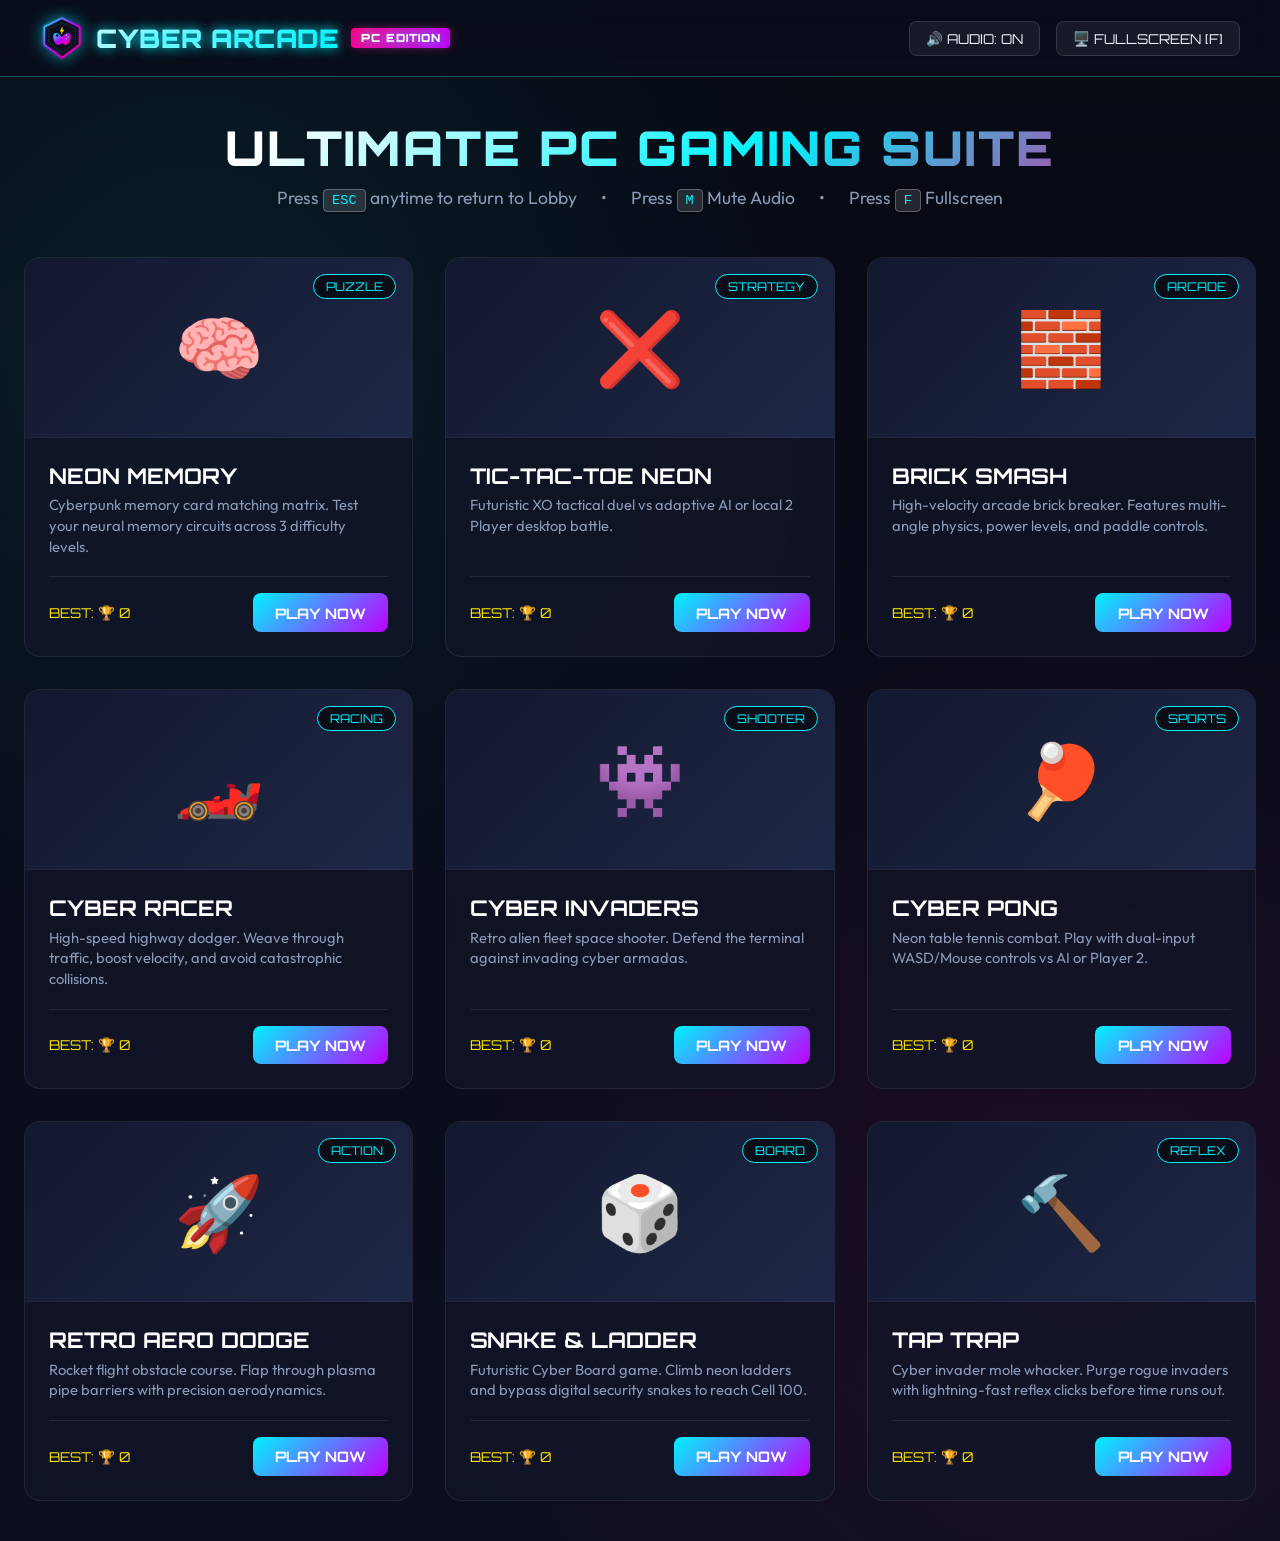
==== index.html @ 055d2190 "Initial commit" ====
<!DOCTYPE html>
<html lang="en">
<head>
    <meta charset="UTF-8">
    <meta name="viewport" content="width=device-width, initial-scale=1.0">
    <title>CYBER ARCADE PC - 9 Retro Games in One Portal</title>
    <meta name="description" content="Ultimate PC Desktop Gaming Arcade Portal featuring 9 retro and cyberpunk mini games with keyboard & mouse controls, audio synthesis, and high scores.">
    <link rel="stylesheet" href="style.css">
</head>
<body>
    <!-- Arcade Header -->
    <header class="arcade-header">
        <div class="brand-logo">
            <svg class="header-logo-icon" viewBox="0 0 100 100" xmlns="http://www.w3.org/2000/svg">
                <defs>
                    <linearGradient id="logo-grad" x1="0%" y1="0%" x2="100%" y2="100%">
                        <stop offset="0%" stop-color="#00f3ff" />
                        <stop offset="50%" stop-color="#bf00ff" />
                        <stop offset="100%" stop-color="#ff007f" />
                    </linearGradient>
                    <filter id="logo-glow" x="-20%" y="-20%" width="140%" height="140%">
                        <feGaussianBlur stdDeviation="3" result="blur" />
                        <feComposite in="SourceGraphic" in2="blur" operator="over" />
                    </filter>
                </defs>
                <!-- Shield Contour -->
                <polygon points="50,5 90,25 90,65 50,95 10,65 10,25" fill="rgba(10, 13, 28, 0.9)" stroke="url(#logo-grad)" stroke-width="4" filter="url(#logo-glow)" />
                <!-- Inner Hex Pattern / Accent -->
                <polygon points="50,15 80,30 80,60 50,83 20,60 20,30" fill="none" stroke="rgba(0, 243, 255, 0.3)" stroke-width="1.5" stroke-dasharray="4 2" />
                <!-- Cyber Gamepad Icon -->
                <path d="M30 46 C30 38, 38 36, 44 42 L50 48 L56 42 C62 36, 70 38, 70 46 C70 56, 64 66, 58 66 C55 66, 53 62, 50 62 C47 62, 45 66, 42 66 C36 66, 30 56, 30 46 Z" fill="url(#logo-grad)" />
                <!-- D-Pad -->
                <path d="M37 44 H41 M39 42 V46" stroke="#070913" stroke-width="2.5" stroke-linecap="round" />
                <!-- Buttons -->
                <circle cx="60" cy="44" r="1.5" fill="#ffe600" />
                <circle cx="64" cy="48" r="1.5" fill="#39ff14" />
                <circle cx="56" cy="48" r="1.5" fill="#ff007f" />
                <circle cx="60" cy="52" r="1.5" fill="#00f3ff" />
                <!-- Lightning Center Bolt -->
                <polygon points="51,24 45,35 49,35 47,43 55,31 51,31" fill="#ffe600" />
            </svg>
            <span class="brand-name">CYBER ARCADE</span>
            <span class="brand-badge">PC EDITION</span>
        </div>
        <div class="header-controls">
            <button class="icon-btn" id="btn-toggle-audio">🔊 AUDIO: ON</button>
            <button class="icon-btn" id="btn-toggle-fs">🖥️ FULLSCREEN [F]</button>
        </div>
    </header>

    <!-- Lobby Content -->
    <main class="lobby-container">
        <section class="hero-section">
            <h1 class="hero-title">ULTIMATE PC GAMING SUITE</h1>
            <p class="hero-subtitle">
                <span>Press <kbd>ESC</kbd> anytime to return to Lobby</span>
                <span>•</span>
                <span>Press <kbd>M</kbd> Mute Audio</span>
                <span>•</span>
                <span>Press <kbd>F</kbd> Fullscreen</span>
            </p>
        </section>

        <!-- Game Selector Grid -->
        <section class="game-grid" id="arcade-game-grid"></section>
    </main>

    <!-- Active Game Viewport Overlay -->
    <div class="game-viewport-overlay hidden" id="game-viewport-overlay">
        <div class="game-top-bar">
            <h2 class="active-game-title" id="active-game-title">GAME TITLE</h2>
            <div class="header-controls">
                <button class="icon-btn" id="btn-exit-game">🔙 BACK TO LOBBY [ESC]</button>
            </div>
        </div>
        <div class="game-stage" id="game-stage"></div>
    </div>

    <!-- Scripts -->
    <script src="js/audio.js"></script>
    <script src="js/games/neon-memory.js"></script>
    <script src="js/games/tictactoe.js"></script>
    <script src="js/games/brick-smash.js"></script>
    <script src="js/games/cyber-racer.js"></script>
    <script src="js/games/cyber-invaders.js"></script>
    <script src="js/games/cyber-pong.js"></script>
    <script src="js/games/retro-aero.js"></script>
    <script src="js/games/snake-ladder.js"></script>
    <script src="js/games/tap-trap.js"></script>
    <script src="script.js"></script>
</body>
</html>
---- style.css ----
/* Modern PC Cyber Arcade Styling */
@import url('https://fonts.googleapis.com/css2?family=Orbitron:wght@500;700;900&family=Outfit:wght@300;400;600;700&display=swap');

:root {
    --bg-dark: #070913;
    --bg-card: rgba(18, 22, 41, 0.75);
    --bg-card-hover: rgba(28, 34, 64, 0.9);
    --accent-cyan: #00f3ff;
    --accent-pink: #ff007f;
    --accent-yellow: #ffe600;
    --accent-green: #39ff14;
    --accent-purple: #bf00ff;
    --text-main: #f0f4ff;
    --text-muted: #8a99b5;
    --border-glow: rgba(0, 243, 255, 0.3);
    --font-heading: 'Orbitron', sans-serif;
    --font-body: 'Outfit', sans-serif;
}

* {
    box-sizing: border-box;
    margin: 0;
    padding: 0;
    user-select: none;
}

body {
    background-color: var(--bg-dark);
    background-image: 
        radial-gradient(circle at 15% 20%, rgba(0, 243, 255, 0.08) 0%, transparent 40%),
        radial-gradient(circle at 85% 80%, rgba(255, 0, 127, 0.08) 0%, transparent 40%),
        linear-gradient(to bottom, #070913 0%, #0c0f20 100%);
    color: var(--text-main);
    font-family: var(--font-body);
    min-height: 100vh;
    overflow-x: hidden;
}

/* Scrollbar */
::-webkit-scrollbar {
    width: 8px;
}
::-webkit-scrollbar-track {
    background: #070913;
}
::-webkit-scrollbar-thumb {
    background: var(--accent-purple);
    border-radius: 4px;
}

/* Header Navbar */
.arcade-header {
    display: flex;
    justify-content: space-between;
    align-items: center;
    padding: 1rem 2.5rem;
    background: rgba(10, 13, 28, 0.85);
    backdrop-filter: blur(16px);
    border-bottom: 1px solid var(--border-glow);
    position: sticky;
    top: 0;
    z-index: 100;
}

.brand-logo {
    display: flex;
    align-items: center;
    gap: 0.75rem;
    font-family: var(--font-heading);
    font-size: 1.6rem;
    font-weight: 900;
    color: #fff;
    text-shadow: 0 0 12px var(--accent-cyan);
    cursor: pointer;
}

.header-logo-icon {
    width: 44px;
    height: 44px;
    filter: drop-shadow(0 0 8px rgba(0, 243, 255, 0.6));
    transition: transform 0.3s cubic-bezier(0.34, 1.56, 0.64, 1), filter 0.3s ease;
    animation: logoPulse 4s infinite alternate ease-in-out;
}

.brand-logo:hover .header-logo-icon {
    transform: scale(1.12) rotate(-5deg);
    filter: drop-shadow(0 0 16px rgba(255, 0, 127, 0.8));
}

@keyframes logoPulse {
    0% {
        filter: drop-shadow(0 0 6px rgba(0, 243, 255, 0.5));
    }
    50% {
        filter: drop-shadow(0 0 14px rgba(191, 0, 255, 0.8));
    }
    100% {
        filter: drop-shadow(0 0 8px rgba(255, 0, 127, 0.6));
    }
}

.brand-name {
    letter-spacing: 0.5px;
    background: linear-gradient(135deg, #ffffff 0%, var(--accent-cyan) 100%);
    -webkit-background-clip: text;
    -webkit-text-fill-color: transparent;
}

.brand-badge {
    font-size: 0.7rem;
    padding: 0.2rem 0.6rem;
    background: linear-gradient(135deg, var(--accent-pink), var(--accent-purple));
    border-radius: 4px;
    letter-spacing: 1px;
    box-shadow: 0 0 10px rgba(255, 0, 127, 0.4);
}

.header-controls {
    display: flex;
    align-items: center;
    gap: 1rem;
}

.icon-btn {
    background: rgba(255, 255, 255, 0.06);
    border: 1px solid rgba(255, 255, 255, 0.12);
    color: var(--text-main);
    padding: 0.5rem 1rem;
    border-radius: 8px;
    cursor: pointer;
    font-family: var(--font-heading);
    font-size: 0.85rem;
    transition: all 0.2s ease;
    display: flex;
    align-items: center;
    gap: 0.5rem;
}

.icon-btn:hover {
    background: var(--accent-cyan);
    color: #000;
    border-color: var(--accent-cyan);
    box-shadow: 0 0 15px var(--accent-cyan);
}

/* Lobby Container */
.lobby-container {
    max-width: 1300px;
    margin: 0 auto;
    padding: 2.5rem 1.5rem;
}

.hero-section {
    text-align: center;
    margin-bottom: 3rem;
}

.hero-title {
    font-family: var(--font-heading);
    font-size: 3rem;
    font-weight: 900;
    background: linear-gradient(135deg, #ffffff 20%, var(--accent-cyan) 60%, var(--accent-pink) 100%);
    -webkit-background-clip: text;
    -webkit-text-fill-color: transparent;
    margin-bottom: 0.5rem;
    letter-spacing: 2px;
}

.hero-subtitle {
    color: var(--text-muted);
    font-size: 1.1rem;
    display: flex;
    justify-content: center;
    align-items: center;
    gap: 1.5rem;
}

kbd {
    background: rgba(255, 255, 255, 0.12);
    border: 1px solid rgba(255, 255, 255, 0.25);
    border-radius: 4px;
    padding: 0.2rem 0.5rem;
    font-family: monospace;
    font-size: 0.85rem;
    color: var(--accent-cyan);
    box-shadow: 0 2px 0 rgba(0, 0, 0, 0.4);
}

/* Game Grid */
.game-grid {
    display: grid;
    grid-template-columns: repeat(auto-fit, minmax(360px, 1fr));
    gap: 2rem;
}

.game-card {
    background: var(--bg-card);
    border: 1px solid rgba(255, 255, 255, 0.08);
    border-radius: 16px;
    overflow: hidden;
    transition: all 0.3s cubic-bezier(0.16, 1, 0.3, 1);
    position: relative;
    display: flex;
    flex-direction: column;
    backdrop-filter: blur(12px);
}

.game-card:hover {
    transform: translateY(-6px);
    border-color: var(--accent-cyan);
    box-shadow: 0 12px 30px rgba(0, 243, 255, 0.2);
    background: var(--bg-card-hover);
}

.card-banner {
    height: 180px;
    background: linear-gradient(135deg, #12182d, #1f2747);
    display: flex;
    justify-content: center;
    align-items: center;
    font-size: 4.5rem;
    position: relative;
    border-bottom: 1px solid rgba(255, 255, 255, 0.05);
}

.card-banner .game-icon {
    transition: transform 0.3s ease;
}

.game-card:hover .card-banner .game-icon {
    transform: scale(1.15) rotate(4deg);
}

.card-tag {
    position: absolute;
    top: 1rem;
    right: 1rem;
    font-size: 0.75rem;
    font-family: var(--font-heading);
    padding: 0.25rem 0.75rem;
    border-radius: 20px;
    background: rgba(0, 0, 0, 0.6);
    border: 1px solid var(--accent-cyan);
    color: var(--accent-cyan);
}

.card-content {
    padding: 1.5rem;
    display: flex;
    flex-direction: column;
    flex-grow: 1;
}

.card-title {
    font-family: var(--font-heading);
    font-size: 1.35rem;
    color: #fff;
    margin-bottom: 0.4rem;
}

.card-desc {
    color: var(--text-muted);
    font-size: 0.92rem;
    line-height: 1.4;
    margin-bottom: 1.2rem;
    flex-grow: 1;
}

.card-footer {
    display: flex;
    justify-content: space-between;
    align-items: center;
    padding-top: 1rem;
    border-top: 1px solid rgba(255, 255, 255, 0.08);
}

.high-score-tag {
    font-size: 0.85rem;
    color: var(--accent-yellow);
    font-family: var(--font-heading);
}

.play-btn {
    background: linear-gradient(135deg, var(--accent-cyan), var(--accent-purple));
    color: #fff;
    border: none;
    padding: 0.65rem 1.4rem;
    border-radius: 8px;
    font-family: var(--font-heading);
    font-weight: 700;
    font-size: 0.9rem;
    cursor: pointer;
    transition: all 0.2s ease;
}

.play-btn:hover {
    box-shadow: 0 0 20px var(--accent-cyan);
    transform: scale(1.04);
}

/* Active Game Screen Overlay */
.game-viewport-overlay {
    position: fixed;
    inset: 0;
    background: #050711;
    z-index: 1000;
    display: flex;
    flex-direction: column;
}

.game-top-bar {
    display: flex;
    justify-content: space-between;
    align-items: center;
    padding: 0.8rem 2rem;
    background: rgba(12, 16, 32, 0.95);
    border-bottom: 1px solid var(--border-glow);
}

.active-game-title {
    font-family: var(--font-heading);
    font-size: 1.4rem;
    color: var(--accent-cyan);
}

.game-stage {
    flex-grow: 1;
    display: flex;
    justify-content: center;
    align-items: center;
    padding: 1.5rem;
    position: relative;
    overflow: auto;
}

/* Unified Game Component Layouts */
.game-wrapper {
    display: flex;
    flex-direction: column;
    align-items: center;
    width: 100%;
    max-width: 900px;
}

.game-header-bar {
    display: flex;
    justify-content: space-between;
    align-items: center;
    width: 100%;
    margin-bottom: 1rem;
    background: rgba(20, 26, 50, 0.8);
    padding: 0.8rem 1.5rem;
    border-radius: 12px;
    border: 1px solid rgba(255, 255, 255, 0.1);
    flex-wrap: wrap;
    gap: 0.8rem;
}

.stat-box {
    font-family: var(--font-heading);
    font-size: 0.95rem;
    color: var(--text-muted);
}

.stat-value {
    color: var(--accent-cyan);
    font-weight: bold;
    margin-left: 0.3rem;
}

.action-btn {
    background: rgba(255, 255, 255, 0.08);
    border: 1px solid rgba(255, 255, 255, 0.15);
    color: #fff;
    padding: 0.45rem 1rem;
    border-radius: 6px;
    font-family: var(--font-heading);
    font-size: 0.8rem;
    cursor: pointer;
    transition: all 0.2s ease;
}

.action-btn:hover {
    background: var(--accent-pink);
    border-color: var(--accent-pink);
    box-shadow: 0 0 10px var(--accent-pink);
}

.mode-btn, .diff-btn {
    background: rgba(255, 255, 255, 0.06);
    border: 1px solid rgba(255, 255, 255, 0.1);
    color: var(--text-muted);
    padding: 0.35rem 0.8rem;
    font-family: var(--font-heading);
    font-size: 0.75rem;
    border-radius: 4px;
    cursor: pointer;
}

.mode-btn.active, .diff-btn.active {
    background: var(--accent-cyan);
    color: #000;
    font-weight: bold;
    border-color: var(--accent-cyan);
}

.mode-select-group, .diff-select-group, .diff-selector {
    display: flex;
    gap: 0.4rem;
}

.canvas-frame {
    background: #000;
    border: 2px solid var(--border-glow);
    border-radius: 12px;
    box-shadow: 0 0 30px rgba(0, 243, 255, 0.15);
    overflow: hidden;
    display: flex;
    justify-content: center;
    align-items: center;
}

canvas {
    display: block;
    max-width: 100%;
    height: auto;
}

.pc-controls-hint {
    margin-top: 1rem;
    display: flex;
    gap: 1.5rem;
    color: var(--text-muted);
    font-size: 0.85rem;
    flex-wrap: wrap;
    justify-content: center;
}

/* Modals */
.game-overlay-modal {
    position: absolute;
    inset: 0;
    background: rgba(5, 7, 17, 0.88);
    backdrop-filter: blur(8px);
    display: flex;
    justify-content: center;
    align-items: center;
    z-index: 50;
}

.hidden {
    display: none !important;
}

.modal-card {
    background: rgba(20, 26, 52, 0.95);
    border: 2px solid var(--accent-cyan);
    border-radius: 16px;
    padding: 2.5rem;
    text-align: center;
    box-shadow: 0 0 40px rgba(0, 243, 255, 0.3);
    max-width: 420px;
    width: 90%;
}

.neon-title {
    font-family: var(--font-heading);
    color: var(--accent-cyan);
    font-size: 1.6rem;
    margin-bottom: 0.5rem;
    text-shadow: 0 0 10px var(--accent-cyan);
}

.modal-sub {
    color: var(--text-muted);
    margin-bottom: 1.5rem;
}

.primary-btn {
    background: linear-gradient(135deg, var(--accent-cyan), var(--accent-purple));
    color: #fff;
    border: none;
    padding: 0.8rem 2rem;
    font-family: var(--font-heading);
    font-size: 1rem;
    font-weight: bold;
    border-radius: 8px;
    cursor: pointer;
    transition: all 0.2s ease;
}

.primary-btn:hover {
    transform: scale(1.05);
    box-shadow: 0 0 20px var(--accent-cyan);
}

/* Game Specific Styles */
/* Neon Memory */
.nm-board {
    display: grid;
    gap: 1rem;
    margin-top: 1rem;
}
.nm-board.grid-easy { grid-template-columns: repeat(4, 1fr); }
.nm-board.grid-medium { grid-template-columns: repeat(4, 1fr); }
.nm-board.grid-hard { grid-template-columns: repeat(6, 1fr); }

.nm-card {
    width: 85px;
    height: 105px;
    perspective: 1000px;
    cursor: pointer;
}
.nm-card-inner {
    width: 100%;
    height: 100%;
    position: relative;
    transform-style: preserve-3d;
    transition: transform 0.5s cubic-bezier(0.175, 0.885, 0.32, 1.275);
}
.nm-card.flipped .nm-card-inner {
    transform: rotateY(180deg);
}
.nm-card-front, .nm-card-back {
    position: absolute;
    inset: 0;
    backface-visibility: hidden;
    border-radius: 10px;
    display: flex;
    justify-content: center;
    align-items: center;
    font-size: 2.2rem;
    border: 2px solid rgba(255, 255, 255, 0.12);
}
.nm-card-back {
    background: linear-gradient(135deg, #151b36, #252e59);
    color: var(--accent-cyan);
}
.nm-card-front {
    background: linear-gradient(135deg, #1f274a, #34427b);
    transform: rotateY(180deg);
    border-color: var(--accent-cyan);
    box-shadow: 0 0 15px rgba(0, 243, 255, 0.3);
}
.nm-card.matched .nm-card-front {
    border-color: var(--accent-green);
    box-shadow: 0 0 20px var(--accent-green);
}
/* Mismatch CSS Fix */
.nm-card.mismatch .nm-card-front {
    border-color: var(--accent-pink) !important;
    animation: shake 0.35s ease;
}
@keyframes shake {
    0%, 100% { transform: rotateY(180deg) translateX(0); }
    25% { transform: rotateY(180deg) translateX(-6px); }
    75% { transform: rotateY(180deg) translateX(6px); }
}

/* Tic-Tac-Toe */
.ttt-board {
    display: grid;
    grid-template-columns: repeat(3, 110px);
    gap: 12px;
    margin: 1.5rem auto;
}
.ttt-cell {
    width: 110px;
    height: 110px;
    background: rgba(20, 26, 52, 0.8);
    border: 2px solid rgba(255, 255, 255, 0.1);
    border-radius: 12px;
    display: flex;
    justify-content: center;
    align-items: center;
    font-family: var(--font-heading);
    font-size: 3rem;
    font-weight: bold;
    cursor: pointer;
    transition: all 0.2s ease;
}
.ttt-cell:hover {
    border-color: var(--accent-cyan);
    background: rgba(30, 40, 75, 0.9);
}
.ttt-cell.x { color: var(--accent-cyan); text-shadow: 0 0 15px var(--accent-cyan); }
.ttt-cell.o { color: var(--accent-pink); text-shadow: 0 0 15px var(--accent-pink); }
/* Victory Highlight Fix */
.ttt-cell.win {
    background: linear-gradient(135deg, rgba(191, 0, 255, 0.4), rgba(0, 243, 255, 0.4)) !important;
    border-color: var(--accent-yellow) !important;
    box-shadow: 0 0 25px var(--accent-yellow);
    animation: pulseWin 0.6s infinite alternate;
}
@keyframes pulseWin {
    from { transform: scale(1); }
    to { transform: scale(1.05); }
}
.ttt-status-bar {
    font-family: var(--font-heading);
    color: var(--accent-cyan);
    font-size: 1.2rem;
}
.ttt-score-board {
    display: flex;
    gap: 1.5rem;
    margin-top: 1rem;
    font-family: var(--font-heading);
    font-size: 0.85rem;
    color: var(--text-muted);
}

/* Snake & Ladder */
.sl-main-container {
    display: flex;
    gap: 2rem;
    align-items: flex-start;
}
.sl-board {
    display: grid;
    grid-template-columns: repeat(10, 52px);
    grid-template-rows: repeat(10, 52px);
    gap: 2px;
    background: var(--border-glow);
    border: 2px solid var(--accent-cyan);
    border-radius: 8px;
    padding: 2px;
}
.sl-cell {
    background: #0f1428;
    position: relative;
    display: flex;
    flex-direction: column;
    justify-content: space-between;
    padding: 2px;
}
.sl-num {
    font-size: 0.65rem;
    color: var(--text-muted);
}
.sl-badge {
    font-size: 0.6rem;
    padding: 1px 2px;
    border-radius: 2px;
}
.sl-badge.snake { background: rgba(255, 0, 85, 0.3); color: var(--accent-pink); }
.sl-badge.ladder { background: rgba(57, 255, 20, 0.3); color: var(--accent-green); }
.sl-tokens-container {
    display: flex;
    gap: 2px;
    flex-wrap: wrap;
}
.sl-token {
    width: 12px;
    height: 12px;
    border-radius: 50%;
    border: 1px solid #fff;
    box-shadow: 0 0 6px #fff;
}
.sl-controls-panel {
    display: flex;
    flex-direction: column;
    gap: 1.5rem;
    min-width: 220px;
}
.sl-dice-area {
    text-align: center;
    background: rgba(20, 26, 52, 0.8);
    padding: 1.5rem;
    border-radius: 12px;
    border: 1px solid rgba(255, 255, 255, 0.1);
}
.sl-dice {
    font-size: 4rem;
    margin-bottom: 0.8rem;
    cursor: pointer;
}
.sl-player-card {
    display: flex;
    align-items: center;
    gap: 0.8rem;
    padding: 0.75rem;
    background: rgba(20, 26, 52, 0.5);
    border-radius: 8px;
    border: 1px solid transparent;
}
.sl-player-card.active {
    border-color: var(--accent-cyan);
    background: rgba(0, 243, 255, 0.1);
}
.player-color-dot {
    width: 14px;
    height: 14px;
    border-radius: 50%;
}
.p-name { font-weight: bold; font-size: 0.9rem; }
.p-pos { font-size: 0.75rem; color: var(--text-muted); }

/* Tap Trap */
.tt-grid {
    display: grid;
    grid-template-columns: repeat(3, 110px);
    gap: 16px;
    margin: 1.5rem 0;
}
.tt-hole {
    width: 110px;
    height: 110px;
    background: #0f1428;
    border: 2px solid rgba(255, 255, 255, 0.1);
    border-radius: 50%;
    overflow: hidden;
    position: relative;
    cursor: pointer;
}
.tt-mole {
    position: absolute;
    inset: 0;
    display: flex;
    justify-content: center;
    align-items: center;
    font-size: 3.2rem;
    transform: translateY(100%);
    transition: transform 0.15s cubic-bezier(0.175, 0.885, 0.32, 1.275);
}
.tt-mole.up {
    transform: translateY(0);
}
.tt-mole.whacked {
    transform: scale(0.6);
}
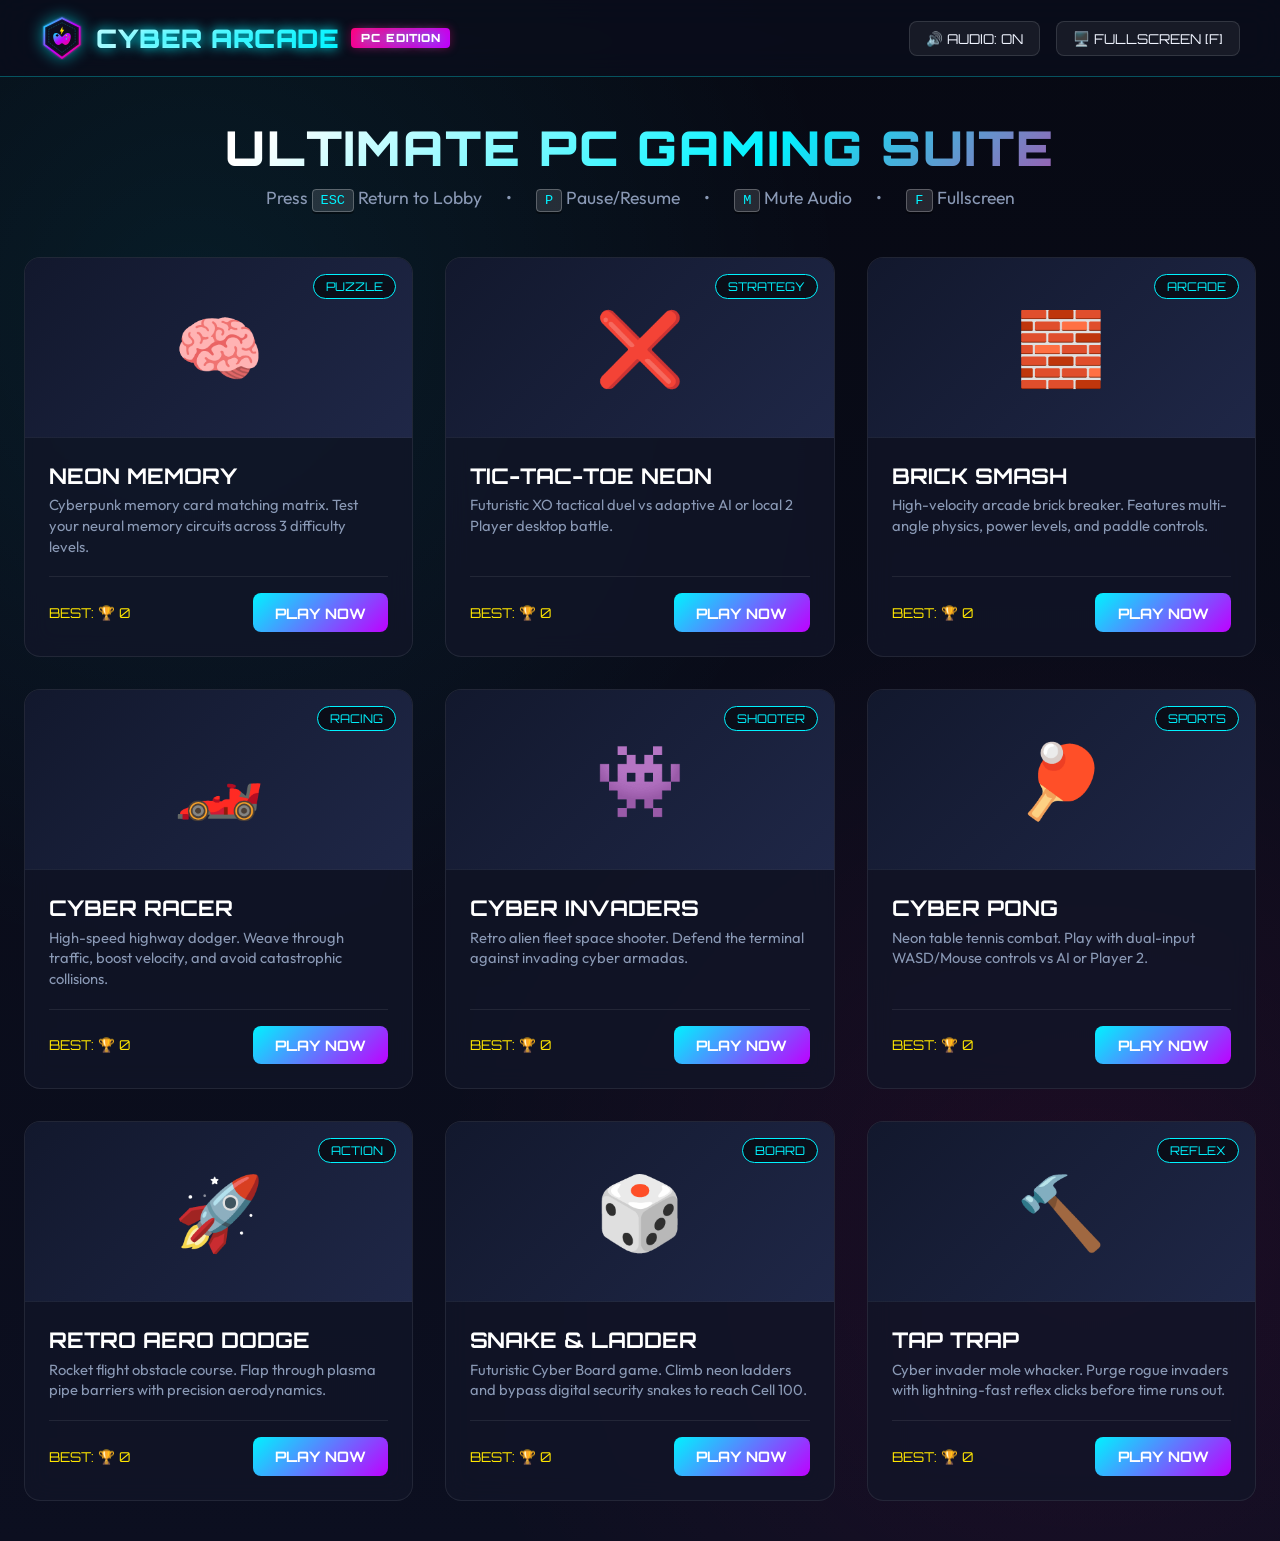
==== commit 266f51e2: "Fix game bugs, add desktop PC gatekeeper, and enhance controls" ====
--- a/index.html
+++ b/index.html
@@ -6,6 +6,7 @@
     <title>CYBER ARCADE PC - 9 Retro Games in One Portal</title>
     <meta name="description" content="Ultimate PC Desktop Gaming Arcade Portal featuring 9 retro and cyberpunk mini games with keyboard & mouse controls, audio synthesis, and high scores.">
     <link rel="stylesheet" href="style.css">
+    <link rel="icon" href="logo.png">
 </head>
 <body>
     <!-- Arcade Header -->
@@ -53,11 +54,13 @@
         <section class="hero-section">
             <h1 class="hero-title">ULTIMATE PC GAMING SUITE</h1>
             <p class="hero-subtitle">
-                <span>Press <kbd>ESC</kbd> anytime to return to Lobby</span>
+                <span>Press <kbd>ESC</kbd> Return to Lobby</span>
                 <span>•</span>
-                <span>Press <kbd>M</kbd> Mute Audio</span>
+                <span><kbd>P</kbd> Pause/Resume</span>
                 <span>•</span>
-                <span>Press <kbd>F</kbd> Fullscreen</span>
+                <span><kbd>M</kbd> Mute Audio</span>
+                <span>•</span>
+                <span><kbd>F</kbd> Fullscreen</span>
             </p>
         </section>
 
@@ -76,6 +79,29 @@
         <div class="game-stage" id="game-stage"></div>
     </div>
 
+    <!-- Desktop / PC Only Enforcement Overlay -->
+    <div class="desktop-gatekeeper-overlay hidden" id="desktop-only-gatekeeper">
+        <div class="desktop-gatekeeper-card">
+            <div class="gatekeeper-icon-wrap">
+                <span class="gatekeeper-icon">🖥️</span>
+                <span class="gatekeeper-badge">DESKTOP EXCLUSIVE</span>
+            </div>
+            <h2 class="gatekeeper-title">PC & DESKTOP REQUIRED</h2>
+            <p class="gatekeeper-alert">TERMINAL ACCESS RESTRICTED</p>
+            <p class="gatekeeper-desc">
+                This arcade suite is engineered specifically for <strong>PC, Desktop, and Laptop</strong> computers. 
+                Full keyboard controls (<kbd>WASD</kbd>, <kbd>Arrows</kbd>, <kbd>Space</kbd>, <kbd>P</kbd>, <kbd>ESC</kbd>) and mouse precision are required to operate these game engines.
+            </p>
+            <div class="gatekeeper-specs">
+                <div class="spec-item"><span>⌨️</span> <strong>Physical Keyboard</strong></div>
+                <div class="spec-item"><span>🖱️</span> <strong>Mouse / Trackpad</strong></div>
+                <div class="spec-item"><span>📏</span> <strong>Min Screen: 960px Width</strong></div>
+            </div>
+            <div class="gatekeeper-resolution" id="gatekeeper-res">DETECTING RESOLUTION...</div>
+            <button class="gatekeeper-bypass-btn" id="btn-bypass-gatekeeper">I AM ON PC / LAPTOP (FORCE ENTER)</button>
+        </div>
+    </div>
+
     <!-- Scripts -->
     <script src="js/audio.js"></script>
     <script src="js/games/neon-memory.js"></script>
--- a/style.css
+++ b/style.css
@@ -729,3 +729,168 @@
 .tt-mole.whacked {
     transform: scale(0.6);
 }
+
+.tt-key-badge {
+    position: absolute;
+    top: 8px;
+    left: 12px;
+    font-size: 0.72rem;
+    font-family: var(--font-heading);
+    font-weight: 700;
+    color: var(--accent-cyan);
+    background: rgba(7, 9, 19, 0.85);
+    border: 1px solid rgba(0, 243, 255, 0.4);
+    border-radius: 4px;
+    padding: 1px 6px;
+    pointer-events: none;
+    z-index: 10;
+    box-shadow: 0 0 8px rgba(0, 243, 255, 0.2);
+}
+
+.game-card:focus-visible {
+    outline: 2px solid var(--accent-cyan);
+    outline-offset: 3px;
+    transform: translateY(-4px);
+    box-shadow: 0 10px 25px rgba(0, 243, 255, 0.25);
+}
+
+canvas {
+    cursor: default;
+}
+
+.brick-smash-wrapper canvas,
+.cyber-pong-wrapper canvas {
+    cursor: crosshair;
+}
+
+.cyber-invaders-wrapper canvas,
+.retro-aero-wrapper canvas {
+    cursor: pointer;
+}
+
+/* PC / Desktop Enforcement Gatekeeper Overlay */
+.desktop-gatekeeper-overlay {
+    position: fixed;
+    inset: 0;
+    background: radial-gradient(circle at center, rgba(14, 20, 48, 0.98) 0%, rgba(5, 7, 17, 0.99) 100%);
+    z-index: 100000;
+    display: flex;
+    justify-content: center;
+    align-items: center;
+    padding: 1.5rem;
+    backdrop-filter: blur(16px);
+}
+
+.desktop-gatekeeper-card {
+    background: rgba(18, 24, 52, 0.96);
+    border: 2px solid var(--accent-pink);
+    border-radius: 20px;
+    padding: 2.5rem 2rem;
+    max-width: 520px;
+    width: 100%;
+    text-align: center;
+    box-shadow: 0 0 50px rgba(255, 0, 127, 0.35), inset 0 0 30px rgba(255, 0, 127, 0.1);
+    animation: gatekeeperPulse 3s infinite alternate ease-in-out;
+}
+
+@keyframes gatekeeperPulse {
+    0% { border-color: var(--accent-pink); box-shadow: 0 0 35px rgba(255, 0, 127, 0.35); }
+    100% { border-color: var(--accent-cyan); box-shadow: 0 0 45px rgba(0, 243, 255, 0.4); }
+}
+
+.gatekeeper-icon-wrap {
+    display: flex;
+    flex-direction: column;
+    align-items: center;
+    gap: 0.5rem;
+    margin-bottom: 1rem;
+}
+
+.gatekeeper-icon {
+    font-size: 3.5rem;
+    filter: drop-shadow(0 0 15px var(--accent-cyan));
+    animation: monitorBounce 2s infinite ease-in-out;
+}
+
+@keyframes monitorBounce {
+    0%, 100% { transform: translateY(0); }
+    50% { transform: translateY(-8px); }
+}
+
+.gatekeeper-badge {
+    font-size: 0.72rem;
+    font-family: var(--font-heading);
+    color: #fff;
+    background: linear-gradient(135deg, var(--accent-pink), var(--accent-purple));
+    padding: 0.25rem 0.8rem;
+    border-radius: 999px;
+    letter-spacing: 1px;
+}
+
+.gatekeeper-title {
+    font-family: var(--font-heading);
+    font-size: 1.7rem;
+    color: #fff;
+    margin-bottom: 0.3rem;
+    text-shadow: 0 0 15px var(--accent-cyan);
+}
+
+.gatekeeper-alert {
+    font-family: var(--font-heading);
+    font-size: 0.82rem;
+    color: var(--accent-pink);
+    letter-spacing: 1.5px;
+    margin-bottom: 1.2rem;
+}
+
+.gatekeeper-desc {
+    color: var(--text-muted);
+    font-size: 0.95rem;
+    line-height: 1.5;
+    margin-bottom: 1.5rem;
+}
+
+.gatekeeper-specs {
+    display: flex;
+    justify-content: center;
+    gap: 1rem;
+    flex-wrap: wrap;
+    background: rgba(10, 13, 28, 0.7);
+    border: 1px solid rgba(255, 255, 255, 0.1);
+    border-radius: 10px;
+    padding: 0.8rem 1rem;
+    margin-bottom: 1.2rem;
+    font-size: 0.82rem;
+    color: var(--text-main);
+}
+
+.gatekeeper-specs .spec-item {
+    display: flex;
+    align-items: center;
+    gap: 0.35rem;
+}
+
+.gatekeeper-resolution {
+    font-family: monospace;
+    font-size: 0.8rem;
+    color: var(--accent-yellow);
+    margin-bottom: 1.5rem;
+}
+
+.gatekeeper-bypass-btn {
+    background: transparent;
+    border: 1px dashed rgba(255, 255, 255, 0.25);
+    color: var(--text-muted);
+    padding: 0.5rem 1rem;
+    border-radius: 6px;
+    font-family: var(--font-heading);
+    font-size: 0.72rem;
+    cursor: pointer;
+    transition: all 0.2s ease;
+}
+
+.gatekeeper-bypass-btn:hover {
+    border-color: var(--accent-cyan);
+    color: var(--accent-cyan);
+    background: rgba(0, 243, 255, 0.08);
+}
